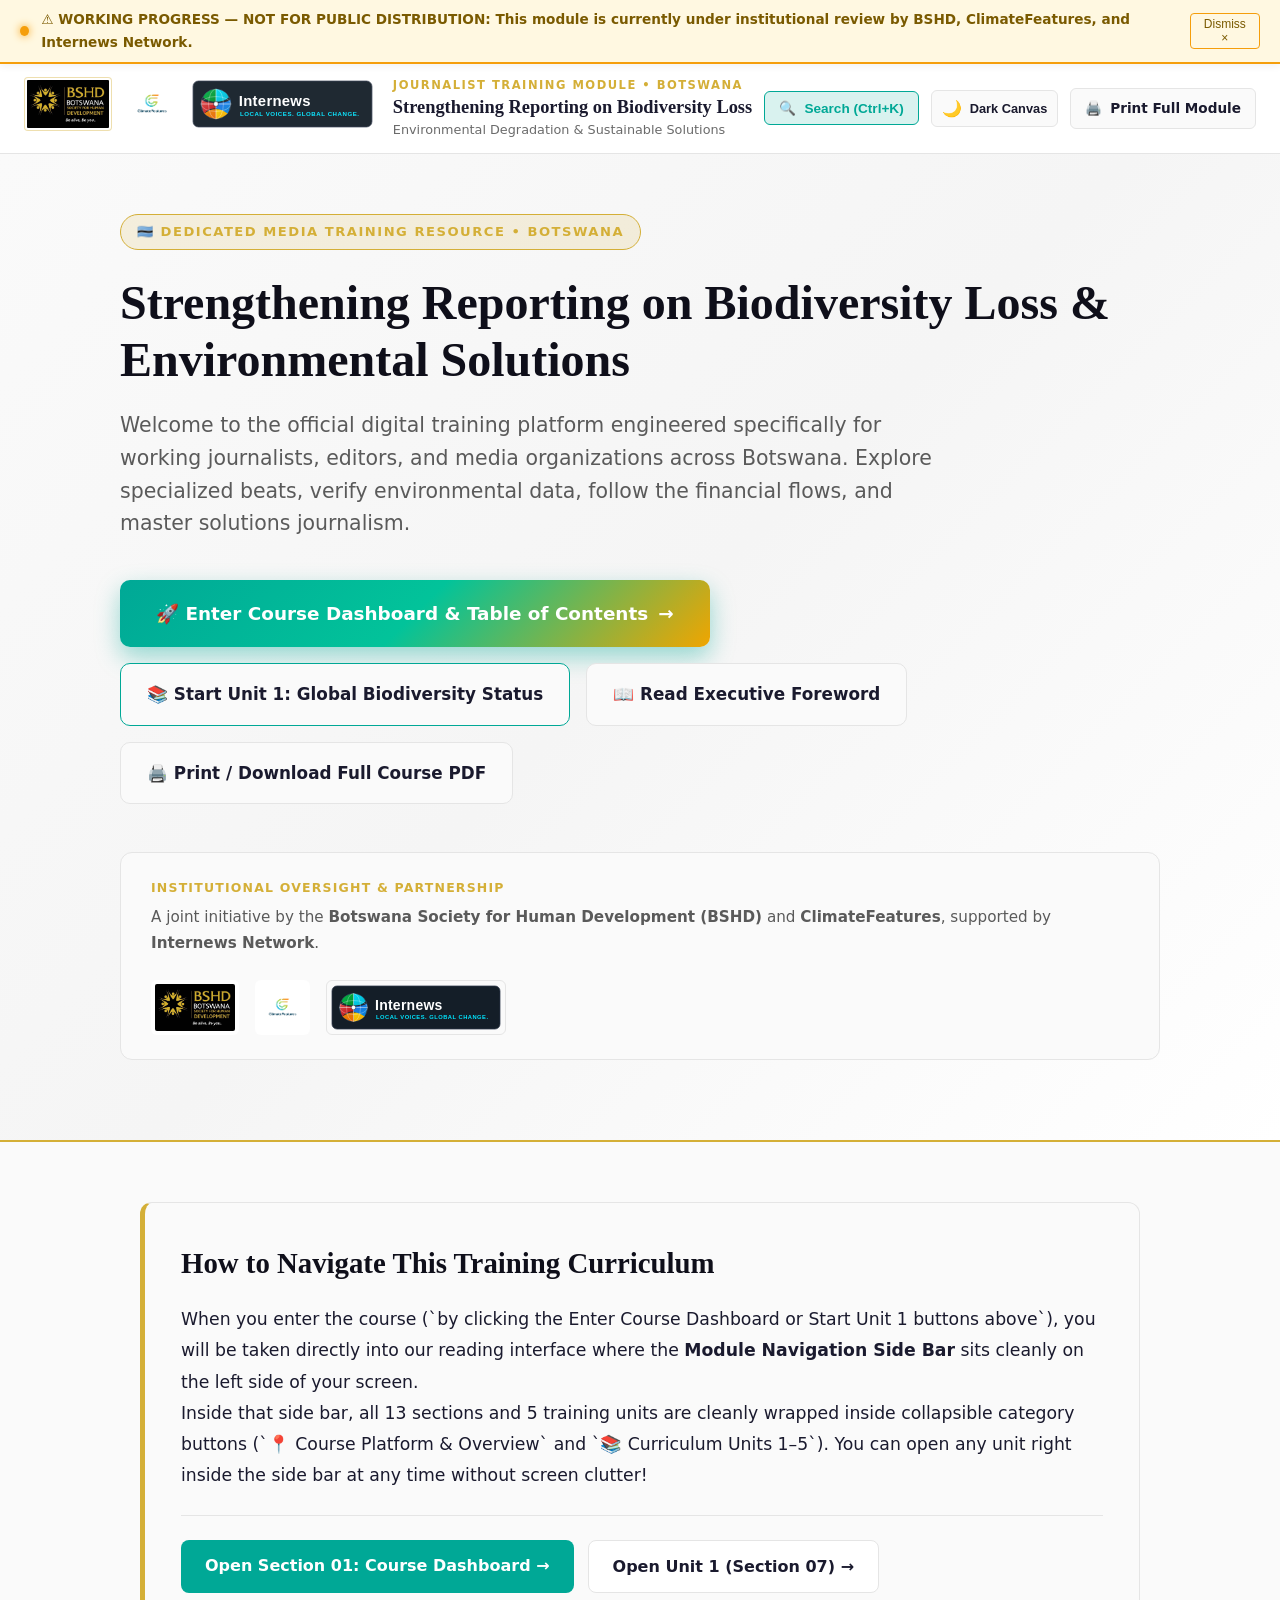
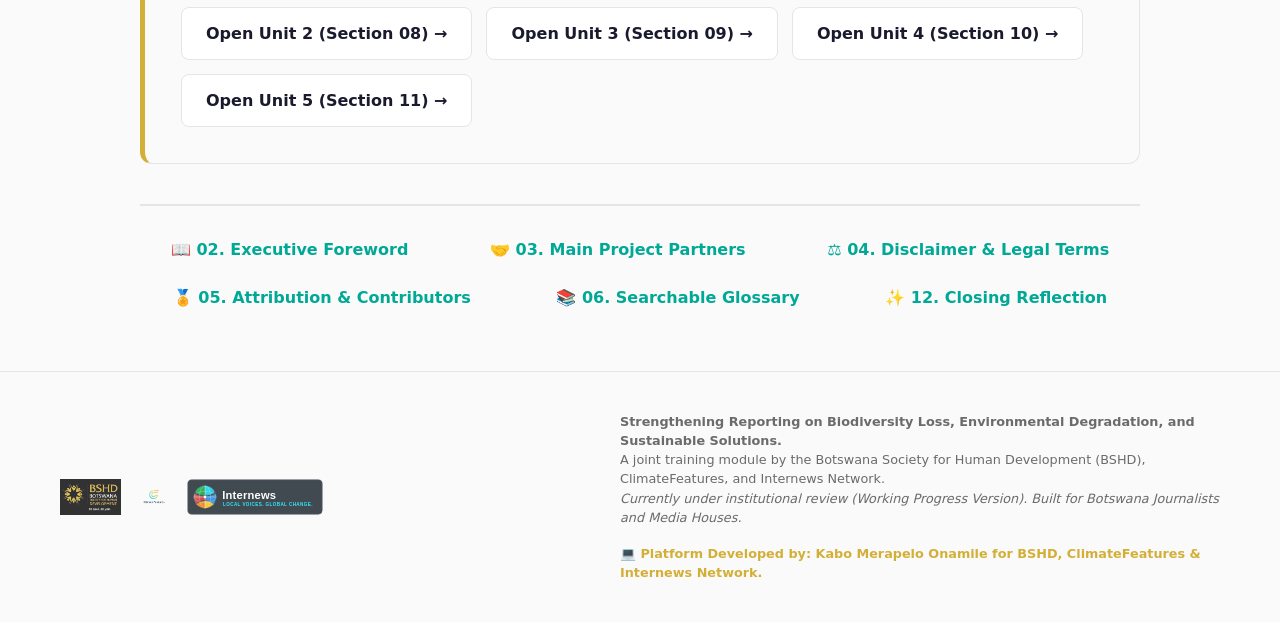
==== index.html @ ddf674bb "Fix JS syntax error breaking sidebar accordion and all interactivity" ====
<!DOCTYPE html>
<html lang="en">
<head>
  <meta charset="UTF-8">
  <meta name="viewport" content="width=device-width, initial-scale=1.0">
  <meta name="robots" content="noindex, nofollow">
  <title>Welcome Portal | BSHD x ClimateFeatures Journalist Training Module</title>
  <link rel="icon" type="image/svg+xml" href="./assets/images/favicon.svg">
  <link rel="stylesheet" href="./assets/css/style.css">
  <style>
    /* Dedicated Portal Landing Page Styling — Warm Light Theme */
    .portal-hero {
      background: linear-gradient(135deg, #FAFAFA 0%, #F5F5F5 50%, #FFFFFF 100%);
      color: var(--text-main);
      padding: 60px 20px 80px 20px;
      border-bottom: 2px solid var(--bshd-gold);
      position: relative;
      overflow: hidden;
    }
    .portal-hero-inner {
      max-width: 1040px;
      margin: 0 auto;
    }
    .portal-tag {
      display: inline-block;
      background: rgba(212, 175, 55, 0.15);
      border: 1px solid var(--bshd-gold);
      color: var(--bshd-gold);
      padding: 6px 16px;
      border-radius: 20px;
      font-size: 0.82rem;
      font-weight: 700;
      text-transform: uppercase;
      letter-spacing: 1.5px;
      margin-bottom: 24px;
    }
    .portal-title {
      font-family: var(--font-serif);
      font-size: 3rem;
      font-weight: 800;
      line-height: 1.2;
      color: var(--heading-color);
      margin-bottom: 20px;
    }
    .portal-subtitle {
      font-size: 1.28rem;
      color: var(--text-muted);
      line-height: 1.6;
      max-width: 820px;
      margin-bottom: 40px;
      font-weight: 400;
    }
    .portal-cta-bar {
      display: flex;
      flex-wrap: wrap;
      gap: 16px;
      align-items: center;
      margin-bottom: 48px;
    }
    .btn-portal-primary {
      background: var(--brand-gradient);
      color: #fff;
      padding: 18px 36px;
      border-radius: 10px;
      font-size: 1.15rem;
      font-weight: 700;
      text-decoration: none;
      box-shadow: 0 10px 25px rgba(0, 168, 150, 0.4);
      transition: all 0.25s;
      display: inline-flex;
      align-items: center;
      gap: 10px;
    }
    .btn-portal-primary:hover {
      transform: translateY(-3px);
      box-shadow: 0 14px 30px rgba(0, 168, 150, 0.6);
      color: #fff;
    }
    .btn-portal-secondary {
      background: var(--canvas-card);
      border: 1px solid var(--canvas-border);
      color: var(--text-main);
      padding: 16px 26px;
      border-radius: 10px;
      font-size: 1.05rem;
      font-weight: 600;
      text-decoration: none;
      transition: all 0.2s;
      display: inline-flex;
      align-items: center;
      gap: 8px;
    }
    .btn-portal-secondary:hover {
      background: var(--accent-light);
      border-color: var(--accent-color);
      color: var(--accent-color);
    }
    .portal-partner-bar {
      background: var(--canvas-card);
      border: 1px solid var(--canvas-border);
      border-radius: 12px;
      padding: 24px 30px;
      display: flex;
      flex-wrap: wrap;
      align-items: center;
      justify-content: space-between;
      gap: 24px;
    }
    .portal-partner-item {
      display: flex;
      align-items: center;
      gap: 14px;
    }
    .portal-partner-item img {
      height: 55px;
      width: auto;
      background: #fff;
      padding: 4px;
      border-radius: 6px;
    }
    .portal-section-canvas {
      max-width: 1040px;
      margin: 60px auto;
      padding: 0 20px;
    }
    @media (max-width: 768px) {
      .portal-title { font-size: 2.1rem; }
      .portal-subtitle { font-size: 1.05rem; }
      .btn-portal-primary, .btn-portal-secondary { width: 100%; justify-content: center; }
    }
  </style>
<style>
/* Essential inline fallback so layout and collapsible menus never break before style.css loads */
body { font-family: system-ui, -apple-system, sans-serif; background: #FAFAFA; color: #1A1A2E; margin: 0; padding: 0; }
.sidebar-menu-content { display: none; }
.sidebar-menu-group.open .sidebar-menu-content { display: block !important; }
.sub-nav-list { display: none; }
.nav-item.open .sub-nav-list, .nav-item.active-parent .sub-nav-list { display: block !important; }
#wp-banner { background: #FFF8E1; color: #7A5A00; padding: 8px 20px; border-bottom: 2px solid #F59E0B; display: flex; justify-content: space-between; align-items: center; }
</style>
</head>
<body data-page-id="portal">

<div id="wp-banner">
  <div class="banner-content">
    <span class="pulse-dot"></span>
    <span>⚠️ WORKING PROGRESS — NOT FOR PUBLIC DISTRIBUTION: This module is currently under institutional review by BSHD, ClimateFeatures, and Internews Network.</span>
  </div>
  <button id="dismiss-wp-banner" class="banner-close" title="Dismiss warning for this session">Dismiss ×</button>
</div>

<!-- Header -->
<header class="site-header">
  <div class="header-brand">
    <div class="header-logos">
      <a href="index.html" title="Botswana Society for Human Development">
        <img src="./assets/images/bshd-logo.jpg" alt="BSHD Logo" class="header-logo-bshd">
      </a>
      <a href="index.html" title="ClimateFeatures">
        <img src="./assets/images/cf-logo.png" alt="ClimateFeatures Logo" class="header-logo-cf">
      </a>
      <a href="partners.html#internews" title="Internews Network (Supporting Partner)">
        <img src="./assets/images/internews-logo.svg" alt="Internews Network Logo" class="header-logo-internews">
      </a>
    </div>
    <div class="header-title-box">
      <span class="module-tag">Journalist Training Module • Botswana</span>
      <h1 style="font-size: 1.15rem;">Strengthening Reporting on Biodiversity Loss</h1>
      <span class="header-subtitle">Environmental Degradation & Sustainable Solutions</span>
    </div>
  </div>
  
  <div class="header-actions">
    <button id="search-trigger-btn" class="btn-header btn-search" title="Search Module (Ctrl+K)">🔍 <span>Search (Ctrl+K)</span></button>
    <button id="theme-toggle-btn" class="btn-header btn-theme-toggle" title="Toggle Reading Canvas Theme">🌙 <span style="font-size:0.8rem">Dark Canvas</span></button>
    <a href="print-module.html" class="btn-header" title="Compile and print entire training module">🖨️ <span>Print Full Module</span></a>
  </div>
</header>

<!-- Portal Hero Section (No Sidebar on this Entrance Screen!) -->
<section class="portal-hero">
  <div class="portal-hero-inner">
    <span class="portal-tag">🇧🇼 Dedicated Media Training Resource • Botswana</span>
    <h1 class="portal-title">Strengthening Reporting on Biodiversity Loss & Environmental Solutions</h1>
    <p class="portal-subtitle">
      Welcome to the official digital training platform engineered specifically for working journalists, editors, and media organizations across Botswana. Explore specialized beats, verify environmental data, follow the financial flows, and master solutions journalism.
    </p>

    <!-- Prominent Action Buttons porting directly into the course units and side bar -->
    <div class="portal-cta-bar">
      <a href="overview.html" class="btn-portal-primary">
        <span>🚀 Enter Course Dashboard & Table of Contents</span>
        <span>→</span>
      </a>
      <a href="unit1.html" class="btn-portal-secondary" style="border-color: var(--cf-teal);">
        <span>📚 Start Unit 1: Global Biodiversity Status</span>
      </a>
      <a href="foreword.html" class="btn-portal-secondary">
        <span>📖 Read Executive Foreword</span>
      </a>
      <a href="print-module.html" class="btn-portal-secondary">
        <span>🖨️ Print / Download Full Course PDF</span>
      </a>
    </div>

    <!-- Institutional Partners Showcase Box right on Hero -->
    <div class="portal-partner-bar">
      <div>
        <div style="font-size: 0.78rem; text-transform: uppercase; letter-spacing: 1.2px; color: var(--bshd-gold); font-weight: 700; margin-bottom: 6px;">
          Institutional Oversight & Partnership
        </div>
        <div style="font-size: 0.95rem; color: var(--text-muted);">
          A joint initiative by the <strong>Botswana Society for Human Development (BSHD)</strong> and <strong>ClimateFeatures</strong>, supported by <strong>Internews Network</strong>.
        </div>
      </div>
      <div style="display: flex; flex-wrap: wrap; gap: 16px; align-items: center;">
        <div class="portal-partner-item">
          <img src="./assets/images/bshd-logo.jpg" alt="BSHD Logo">
        </div>
        <div class="portal-partner-item">
          <img src="./assets/images/cf-logo.png" alt="ClimateFeatures Logo">
        </div>
        <div class="portal-partner-item">
          <img src="./assets/images/internews-logo.svg" alt="Internews Network Logo" style="background: var(--canvas-card); border: 1px solid var(--canvas-border); padding: 4px;">
        </div>
      </div>
    </div>
  </div>
</section>

<!-- Main Portal Section Canvas (Clean Overview & Navigation Guide) -->
<main class="portal-section-canvas">
  <div style="background: var(--canvas-card); border: 1px solid var(--canvas-border); border-left: 5px solid var(--bshd-gold); border-radius: 12px; padding: 36px; margin-bottom: 40px;">
    <h2 style="font-family: var(--font-serif); font-size: 1.8rem; color: var(--heading-color); margin-top: 0; margin-bottom: 16px;">
      How to Navigate This Training Curriculum
    </h2>
    <p style="font-size: 1.08rem; color: var(--text-main); line-height: 1.8;">
      When you enter the course (`by clicking the Enter Course Dashboard or Start Unit 1 buttons above`), you will be taken directly into our reading interface where the <strong>Module Navigation Side Bar</strong> sits cleanly on the left side of your screen.
    </p>
    <p style="font-size: 1.08rem; color: var(--text-main); line-height: 1.8; margin-bottom: 24px;">
      Inside that side bar, all 13 sections and 5 training units are cleanly wrapped inside collapsible category buttons (`📍 Course Platform & Overview` and `📚 Curriculum Units 1–5`). You can open any unit right inside the side bar at any time without screen clutter!
    </p>

    <div style="display: flex; flex-wrap: wrap; gap: 14px; border-top: 1px solid var(--canvas-border); padding-top: 24px;">
      <a href="overview.html" style="background: var(--accent-color); color: #fff; padding: 12px 24px; border-radius: 8px; font-weight: 700; text-decoration: none;">
        Open Section 01: Course Dashboard →
      </a>
      <a href="unit1.html" style="background: var(--canvas-bg); border: 1px solid var(--canvas-border); color: var(--text-main); padding: 12px 24px; border-radius: 8px; font-weight: 600; text-decoration: none;">
        Open Unit 1 (Section 07) →
      </a>
      <a href="unit2.html" style="background: var(--canvas-bg); border: 1px solid var(--canvas-border); color: var(--text-main); padding: 12px 24px; border-radius: 8px; font-weight: 600; text-decoration: none;">
        Open Unit 2 (Section 08) →
      </a>
      <a href="unit3.html" style="background: var(--canvas-bg); border: 1px solid var(--canvas-border); color: var(--text-main); padding: 12px 24px; border-radius: 8px; font-weight: 600; text-decoration: none;">
        Open Unit 3 (Section 09) →
      </a>
      <a href="unit4.html" style="background: var(--canvas-bg); border: 1px solid var(--canvas-border); color: var(--text-main); padding: 12px 24px; border-radius: 8px; font-weight: 600; text-decoration: none;">
        Open Unit 4 (Section 10) →
      </a>
      <a href="unit5.html" style="background: var(--canvas-bg); border: 1px solid var(--canvas-border); color: var(--text-main); padding: 12px 24px; border-radius: 8px; font-weight: 600; text-decoration: none;">
        Open Unit 5 (Section 11) →
      </a>
    </div>
  </div>

  <!-- Additional Institutional & Utility Links Bar -->
  <div style="margin-top: 40px; padding-top: 30px; border-top: 2px solid var(--canvas-border); display: flex; flex-wrap: wrap; justify-content: space-around; gap: 20px; text-align: center;">
    <a href="foreword.html" style="color: var(--accent-color); font-weight: 600; text-decoration: none;">📖 02. Executive Foreword</a>
    <a href="partners.html" style="color: var(--accent-color); font-weight: 600; text-decoration: none;">🤝 03. Main Project Partners</a>
    <a href="disclaimer.html" style="color: var(--accent-color); font-weight: 600; text-decoration: none;">⚖️ 04. Disclaimer & Legal Terms</a>
    <a href="attribution.html" style="color: var(--accent-color); font-weight: 600; text-decoration: none;">🏅 05. Attribution & Contributors</a>
    <a href="glossary.html" style="color: var(--accent-color); font-weight: 600; text-decoration: none;">📚 06. Searchable Glossary</a>
    <a href="closing-reflection.html" style="color: var(--accent-color); font-weight: 600; text-decoration: none;">✨ 12. Closing Reflection</a>
  </div>
</main>

<!-- Search Modal Overlay -->
<div id="search-modal-overlay" class="search-modal-overlay">
  <div class="search-modal">
    <div class="search-modal-header">
      <span style="font-size: 1.3rem;">🔍</span>
      <input type="text" id="search-input" placeholder="Search topics, terms, institutions (e.g., Okavango, DWNP, Prof Kabou)..." autocomplete="off">
      <button id="btn-close-search" class="btn-close-modal" aria-label="Close Search">×</button>
    </div>
    <div id="search-results-list" class="search-results-list"></div>
  </div>
</div>

<footer class="site-footer">
  <div class="footer-content">
    <div class="footer-logos">
      <img src="./assets/images/bshd-logo.jpg" alt="BSHD Logo">
      <img src="./assets/images/cf-logo.png" alt="ClimateFeatures Logo">
      <img src="./assets/images/internews-logo.svg" alt="Internews Network Logo">
    </div>
    <div class="footer-disclaimer">
      <strong>Strengthening Reporting on Biodiversity Loss, Environmental Degradation, and Sustainable Solutions.</strong><br>
      A joint training module by the Botswana Society for Human Development (BSHD), ClimateFeatures, and Internews Network.<br>
      <em>Currently under institutional review (Working Progress Version). Built for Botswana Journalists and Media Houses.</em><br><span style="display:inline-block; margin-top:8px; padding-top:8px; border-top:1px solid rgba(255,255,255,0.15); color:#D4AF37; font-weight:600;">💻 Platform Developed by: Kabo Merapelo Onamile for BSHD, ClimateFeatures & Internews Network.</span>
    </div>
  </div>
</footer>

<script src="./assets/js/search-data.js"></script>
<script src="./assets/js/app.js"></script>
</body>
</html>
---- assets/css/style.css ----
/* ==========================================================================
   BSHD x ClimateFeatures x Internews Network
   Biodiversity & Environmental Reporting Module — Master Stylesheet
   Built for Botswana Journalists & Media Houses
   ========================================================================== */

:root {
  /* Brand Colors — From BSHD Gold & ClimateFeatures Teal/Green/Orange logos */
  --bshd-gold: #D4AF37;
  --bshd-gold-light: #F4E09A;
  --bshd-gold-dark: #A68521;
  --cf-teal: #00A896;
  --cf-green: #02C39A;
  --cf-orange: #F0A500;
  --cf-rust: #E65100;
  --cf-dark-blue: #0B1D3A;  /* From ClimateFeatures dark logo background */
  
  /* Gradient Accents */
  --brand-gradient: linear-gradient(135deg, var(--cf-teal) 0%, var(--cf-green) 50%, var(--cf-orange) 100%);
  --gold-gradient: linear-gradient(135deg, #D4AF37 0%, #F4E09A 50%, #A68521 100%);
  
  /* Theme Colors — Default: Warm Light/Welcoming (mostly white) */
  --shell-bg: #FAFAFA;
  --shell-sidebar: #FFFFFF;
  --shell-sidebar-hover: #F5F5F5;
  --shell-border: #E5E5E5;
  --shell-text: #1A1A2E;
  --shell-text-muted: #6B6B6B;
  
  --canvas-bg: #FFFFFF;
  --canvas-card: #FAFAFA;
  --canvas-border: #E5E5E5;
  --text-main: #1A1A2E;
  --text-muted: #5A5A5A;
  --heading-color: #0F0F1A;
  
  /* Interactive Accents */
  --accent-color: #00A896;
  --accent-hover: #028072;
  --accent-light: rgba(0, 168, 150, 0.1);
  --warning-bg: #FFF8E1;
  --warning-text: #7A5A00;
  --warning-border: #F59E0B;
  
  /* Typography */
  --font-serif: 'Merriweather', 'Georgia', 'Times New Roman', serif;
  --font-sans: 'Inter', system-ui, -apple-system, BlinkMacSystemFont, 'Segoe UI', Roboto, sans-serif;
  
  /* Layout Dimensions */
  --sidebar-width: 310px;
  --header-height: 86px;
  --banner-height: 44px;
}

/* Dark Theme Override — only when user toggles "Dark Canvas" in settings */
body.theme-dark {
  --shell-bg: #0E1114;
  --shell-sidebar: #161B20;
  --shell-sidebar-hover: #1F262D;
  --shell-border: #2A323D;
  --shell-text: #E2E8F0;
  --shell-text-muted: #A0AEC0;
  
  --canvas-bg: #13171C;
  --canvas-card: #1C2229;
  --canvas-border: #2D3748;
  --text-main: #E2E8F0;
  --text-muted: #A0AEC0;
  --heading-color: #F8FAFC;
  
  --warning-bg: #451A03;
  --warning-text: #FEF3C7;
  --warning-border: #F59E0B;
}

/* Sepia Theme Override */
body.theme-sepia {
  --shell-bg: #FDF6E3;
  --shell-sidebar: #FFFEF0;
  --shell-sidebar-hover: #F5ECD8;
  --shell-border: #E8DCC8;
  --shell-text: #2C221E;
  --shell-text-muted: #5C4B43;
  
  --canvas-bg: #FEFBF3;
  --canvas-card: #F5ECD8;
  --canvas-border: #E8DCC8;
  --text-main: #2C221E;
  --text-muted: #5C4B43;
  --heading-color: #1A1311;
}

/* ==========================================================================
   Reset & Base Styles
   ========================================================================== */
* {
  box-sizing: border-box;
  margin: 0;
  padding: 0;
}

html {
  scroll-behavior: smooth;
  font-size: 16px;
}

body {
  font-family: var(--font-sans);
  background-color: var(--shell-bg);
  color: var(--text-main);
  line-height: 1.7;
  overflow-x: hidden;
  display: flex;
  flex-direction: column;
  min-height: 100vh;
}

/* Custom Scrollbar */
::-webkit-scrollbar {
  width: 8px;
  height: 8px;
}
::-webkit-scrollbar-track {
  background: var(--shell-bg);
}
::-webkit-scrollbar-thumb {
  background: var(--shell-border);
  border-radius: 4px;
}
::-webkit-scrollbar-thumb:hover {
  background: var(--bshd-gold);
}

/* ==========================================================================
   Working Progress Banner (Critical Requirement)
   ========================================================================== */
#wp-banner {
  background: var(--warning-bg);
  border-bottom: 2px solid var(--warning-border);
  color: var(--warning-text);
  padding: 8px 20px;
  font-size: 0.85rem;
  font-weight: 600;
  display: flex;
  align-items: center;
  justify-content: space-between;
  z-index: 1000;
  position: sticky;
  top: 0;
  box-shadow: 0 2px 8px rgba(0,0,0,0.06);
}

#wp-banner .banner-content {
  display: flex;
  align-items: center;
  gap: 12px;
}

#wp-banner .pulse-dot {
  width: 10px;
  height: 10px;
  background-color: var(--warning-border);
  border-radius: 50%;
  display: inline-block;
  box-shadow: 0 0 8px var(--warning-border);
  animation: pulse-warn 1.5s infinite;
}

@keyframes pulse-warn {
  0% { transform: scale(0.95); opacity: 0.7; }
  50% { transform: scale(1.2); opacity: 1; box-shadow: 0 0 14px var(--warning-border); }
  100% { transform: scale(0.95); opacity: 0.7; }
}

#wp-banner .banner-close {
  background: transparent;
  border: 1px solid var(--warning-border);
  color: var(--warning-text);
  padding: 3px 10px;
  border-radius: 4px;
  font-size: 0.75rem;
  cursor: pointer;
  transition: all 0.2s;
}

#wp-banner .banner-close:hover {
  background: var(--warning-border);
  color: #fff;
}

/* ==========================================================================
   Top Header Area
   ========================================================================== */
.site-header {
  background-color: var(--shell-sidebar);
  border-bottom: 1px solid var(--shell-border);
  padding: 12px 24px;
  display: flex;
  align-items: center;
  justify-content: space-between;
  z-index: 900;
  position: relative;
}

.header-brand {
  display: flex;
  align-items: center;
  gap: 20px;
}

.header-logos {
  display: flex;
  align-items: center;
  gap: 15px;
}

.header-logo-bshd {
  height: 54px;
  width: auto;
  border-radius: 4px;
  border: 1px solid rgba(212, 175, 55, 0.4);
  background: #fff;
  padding: 2px;
}

.header-logo-cf {
  height: 50px;
  width: auto;
  border-radius: 4px;
}

.header-logo-internews {
  height: 48px;
  width: auto;
  border-radius: 4px;
  opacity: 0.95;
  transition: opacity 0.2s;
}
.header-logo-internews:hover {
  opacity: 1;
}

.header-title-box {
  display: flex;
  flex-direction: column;
}

.header-title-box .module-tag {
  font-size: 0.72rem;
  text-transform: uppercase;
  letter-spacing: 1.5px;
  color: var(--bshd-gold);
  font-weight: 700;
}

.header-title-box h1 {
  font-family: var(--font-serif);
  font-size: 1.15rem;
  color: var(--shell-text);
  font-weight: 700;
  line-height: 1.25;
}

.header-title-box .header-subtitle {
  font-size: 0.8rem;
  color: var(--shell-text-muted);
}

.header-actions {
  display: flex;
  align-items: center;
  gap: 12px;
}

/* Progress Pill in Header */
.header-progress-pill {
  background: var(--shell-bg);
  border: 1px solid var(--shell-border);
  padding: 6px 14px;
  border-radius: 20px;
  display: flex;
  align-items: center;
  gap: 10px;
  font-size: 0.82rem;
  color: var(--shell-text);
}

.progress-bar-inner {
  width: 70px;
  height: 6px;
  background: var(--shell-border);
  border-radius: 3px;
  overflow: hidden;
  position: relative;
}

.progress-bar-fill {
  height: 100%;
  background: var(--brand-gradient);
  width: 0%;
  transition: width 0.4s ease;
}

/* Action Buttons */
.btn-header {
  background: var(--shell-bg);
  border: 1px solid var(--shell-border);
  color: var(--shell-text);
  padding: 8px 14px;
  border-radius: 6px;
  font-size: 0.85rem;
  font-weight: 600;
  cursor: pointer;
  display: inline-flex;
  align-items: center;
  gap: 8px;
  transition: all 0.2s;
  text-decoration: none;
}

.btn-header:hover {
  background: var(--shell-sidebar-hover);
  border-color: var(--bshd-gold);
  color: var(--bshd-gold);
}

.btn-search {
  background: rgba(0, 168, 150, 0.15);
  border-color: var(--cf-teal);
  color: var(--cf-teal);
}
.btn-search:hover {
  background: var(--cf-teal);
  color: #fff;
}

.btn-theme-toggle {
  padding: 8px 10px;
  font-size: 1rem;
}

/* Mobile Toggle */
.mobile-nav-toggle {
  display: none;
  background: transparent;
  border: 1px solid var(--shell-border);
  color: var(--shell-text);
  font-size: 1.4rem;
  padding: 6px 12px;
  border-radius: 6px;
  cursor: pointer;
}

/* ==========================================================================
   Main Layout Grid (Sidebar + Content)
   ========================================================================== */
.module-container {
  display: flex;
  flex: 1;
  position: relative;
}

/* Sidebar Navigation */
.sidebar-nav {
  width: var(--sidebar-width);
  background: var(--shell-sidebar);
  border-right: 1px solid var(--shell-border);
  flex-shrink: 0;
  position: sticky;
  top: var(--banner-height);
  height: calc(100vh - var(--banner-height));
  overflow-y: auto;
  padding: 20px 15px 40px 15px;
}

.sidebar-header {
  margin-bottom: 16px;
  padding-bottom: 12px;
  border-bottom: 1px solid var(--shell-border);
  display: flex;
  justify-content: space-between;
  align-items: center;
}

.sidebar-header h2 {
  font-size: 0.8rem;
  text-transform: uppercase;
  letter-spacing: 1.2px;
  color: var(--bshd-gold);
}

.nav-list {
  list-style: none;
}

.nav-item {
  margin-bottom: 4px;
}

.nav-link {
  display: flex;
  align-items: center;
  justify-content: space-between;
  padding: 9px 12px;
  color: var(--shell-text-muted);
  text-decoration: none;
  font-size: 0.88rem;
  font-weight: 500;
  border-radius: 6px;
  transition: all 0.2s;
  position: relative;
}

.nav-link:hover {
  background: var(--shell-sidebar-hover);
  color: var(--shell-text);
}

.nav-link.active {
  background: var(--brand-gradient);
  color: #fff;
  font-weight: 600;
  box-shadow: 0 4px 12px rgba(0, 168, 150, 0.3);
}

.nav-link .nav-num {
  font-size: 0.75rem;
  background: var(--shell-border);
  padding: 2px 6px;
  border-radius: 4px;
  margin-right: 8px;
  color: var(--bshd-gold);
}
.nav-link.active .nav-num {
  background: rgba(0,0,0,0.2);
  color: #fff;
}

.nav-status-check {
  font-size: 0.85rem;
  color: var(--cf-green);
  opacity: 0;
  transition: opacity 0.2s;
}
.nav-item.completed .nav-status-check {
  opacity: 1;
}

/* Accordion Sub-navigation for Units 1-5 */
.sub-nav-list {
  list-style: none;
  padding-left: 20px;
  margin: 4px 0 8px 0;
  border-left: 2px solid var(--shell-border);
  display: none;
}

.nav-item.open .sub-nav-list,
.nav-item.active-parent .sub-nav-list {
  display: block;
}

.sub-nav-link {
  display: block;
  padding: 5px 10px;
  color: var(--shell-text-muted);
  text-decoration: none;
  font-size: 0.8rem;
  border-radius: 4px;
  transition: all 0.2s;
  line-height: 1.4;
}

.sub-nav-link:hover {
  color: var(--cf-green);
  background: var(--shell-sidebar-hover);
}

.sub-nav-link.active-sub {
  color: var(--bshd-gold);
  font-weight: 600;
}

.sub-toggle-btn {
  background: transparent;
  border: none;
  color: var(--shell-text-muted);
  cursor: pointer;
  padding: 2px 6px;
  font-size: 0.75rem;
  transition: transform 0.2s;
}
.nav-item.open .sub-toggle-btn {
  transform: rotate(90deg);
  color: var(--bshd-gold);
}

/* Sidebar Footer / Reset Progress */
.sidebar-footer-tools {
  margin-top: 24px;
  padding-top: 16px;
  border-top: 1px solid var(--shell-border);
}

.btn-reset-progress {
  width: 100%;
  background: transparent;
  border: 1px dashed var(--shell-border);
  color: var(--shell-text-muted);
  padding: 6px;
  font-size: 0.75rem;
  border-radius: 4px;
  cursor: pointer;
  transition: all 0.2s;
}
.btn-reset-progress:hover {
  border-color: var(--cf-rust);
  color: var(--cf-rust);
  background: rgba(230, 81, 0, 0.05);
}

/* ==========================================================================
   Main Content Canvas Area
   ========================================================================== */
.main-content {
  flex: 1;
  background-color: var(--canvas-bg);
  color: var(--text-main);
  padding: 40px 60px 80px 60px;
  overflow-y: auto;
  transition: background-color 0.3s, color 0.3s;
}

.article-header {
  border-bottom: 2px solid var(--canvas-border);
  padding-bottom: 24px;
  margin-bottom: 36px;
}

.article-breadcrumb {
  font-size: 0.82rem;
  text-transform: uppercase;
  letter-spacing: 1.2px;
  color: var(--accent-color);
  font-weight: 700;
  margin-bottom: 8px;
  display: block;
}

.article-title {
  font-family: var(--font-serif);
  font-size: 2.3rem;
  color: var(--heading-color);
  font-weight: 700;
  line-height: 1.25;
  margin-bottom: 14px;
}

.article-subtitle {
  font-size: 1.15rem;
  color: var(--text-muted);
  font-weight: 400;
  line-height: 1.6;
}

.article-meta-bar {
  display: flex;
  align-items: center;
  justify-content: space-between;
  margin-top: 18px;
  padding-top: 14px;
  border-top: 1px solid var(--canvas-border);
  font-size: 0.85rem;
  color: var(--text-muted);
  flex-wrap: wrap;
  gap: 12px;
}

.meta-item {
  display: flex;
  align-items: center;
  gap: 6px;
}

.meta-actions {
  display: flex;
  gap: 10px;
}

.btn-meta {
  background: var(--canvas-card);
  border: 1px solid var(--canvas-border);
  color: var(--text-main);
  padding: 5px 12px;
  border-radius: 6px;
  font-size: 0.8rem;
  font-weight: 600;
  cursor: pointer;
  transition: all 0.2s;
  display: inline-flex;
  align-items: center;
  gap: 6px;
  text-decoration: none;
}
.btn-meta:hover {
  border-color: var(--accent-color);
  color: var(--accent-color);
}

.btn-mark-read {
  background: var(--accent-light);
  border-color: var(--accent-color);
  color: var(--accent-color);
}
.btn-mark-read.completed {
  background: var(--cf-green);
  color: #fff;
  border-color: var(--cf-green);
}

/* Article Body Typography & Spacing */
.article-body {
  max-width: 860px;
  font-size: 1.06rem;
  line-height: 1.85;
}

.article-body h2 {
  font-family: var(--font-serif);
  font-size: 1.65rem;
  color: var(--heading-color);
  margin-top: 44px;
  margin-bottom: 18px;
  padding-bottom: 8px;
  border-bottom: 1px solid var(--canvas-border);
  position: relative;
}

.article-body h2::after {
  content: '';
  position: absolute;
  bottom: -1px;
  left: 0;
  width: 60px;
  height: 3px;
  background: var(--brand-gradient);
}

.article-body h3 {
  font-family: var(--font-serif);
  font-size: 1.32rem;
  color: var(--heading-color);
  margin-top: 32px;
  margin-bottom: 14px;
}

.article-body h4 {
  font-size: 1.1rem;
  color: var(--heading-color);
  margin-top: 24px;
  margin-bottom: 10px;
  font-weight: 700;
}

.article-body p {
  margin-bottom: 1.4em;
}

.article-body ul, .article-body ol {
  margin-bottom: 1.4em;
  padding-left: 24px;
}

.article-body li {
  margin-bottom: 0.6em;
}

.article-body blockquote {
  border-left: 4px solid var(--bshd-gold);
  background: var(--canvas-card);
  padding: 16px 24px;
  margin: 24px 0;
  font-style: italic;
  color: var(--heading-color);
  border-radius: 0 8px 8px 0;
}

/* ==========================================================================
   Pedagogical & Institutional UI Components
   ========================================================================== */

/* Learning Objectives / Summary Boxes */
.learning-box {
  background: linear-gradient(135deg, rgba(0, 168, 150, 0.08) 0%, rgba(2, 195, 154, 0.04) 100%);
  border: 1px solid rgba(0, 168, 150, 0.3);
  border-left: 5px solid var(--cf-teal);
  border-radius: 8px;
  padding: 24px;
  margin: 28px 0 36px 0;
}

.learning-box-title {
  font-family: var(--font-serif);
  font-weight: 700;
  color: var(--cf-teal);
  margin-bottom: 12px;
  font-size: 1.1rem;
  display: flex;
  align-items: center;
  gap: 8px;
}

.learning-box ul {
  margin-bottom: 0;
}

/* Key Takeaways / Note Boxes */
.takeaway-box {
  background: var(--canvas-card);
  border: 1px solid var(--canvas-border);
  border-left: 5px solid var(--bshd-gold);
  border-radius: 8px;
  padding: 22px;
  margin: 28px 0;
}

.takeaway-title {
  font-weight: 700;
  color: var(--bshd-gold-dark);
  margin-bottom: 10px;
  display: flex;
  align-items: center;
  gap: 8px;
}

/* Named External Contributor Badge (e.g. Prof Fadhel Kabou) */
.contributor-credit-card {
  background: var(--shell-bg);
  color: var(--shell-text);
  border: 1px solid var(--bshd-gold);
  border-radius: 8px;
  padding: 16px 20px;
  margin: 18px 0 28px 0;
  display: flex;
  align-items: center;
  justify-content: space-between;
  box-shadow: 0 4px 12px rgba(0,0,0,0.15);
}

.contributor-credit-info h4 {
  color: var(--bshd-gold);
  margin: 0 0 4px 0;
  font-size: 1.02rem;
}

.contributor-credit-info p {
  margin: 0;
  color: var(--shell-text-muted);
  font-size: 0.88rem;
}

.contributor-badge-pill {
  background: var(--bshd-gold);
  color: #000;
  font-weight: 700;
  font-size: 0.75rem;
  padding: 4px 10px;
  border-radius: 12px;
  text-transform: uppercase;
  letter-spacing: 0.5px;
}

/* Partner Profile Cards (For Partners & Home Page) */
.partner-grid {
  display: grid;
  grid-template-columns: repeat(auto-fit, minmax(260px, 1fr));
  gap: 24px;
  margin: 32px 0;
}

.partner-card {
  background: var(--canvas-card);
  border: 1px solid var(--canvas-border);
  border-radius: 12px;
  padding: 28px;
  display: flex;
  flex-direction: column;
  justify-content: space-between;
  transition: transform 0.2s, box-shadow 0.2s;
}

.partner-card:hover {
  transform: translateY(-4px);
  box-shadow: 0 10px 25px rgba(0,0,0,0.08);
  border-color: var(--accent-color);
}

.partner-card-header {
  min-height: 90px;
  display: flex;
  align-items: center;
  justify-content: center;
  margin-bottom: 20px;
  padding: 12px;
  background: #fff;
  border-radius: 8px;
  border: 1px solid #eee;
}

.partner-card-header img {
  max-height: 65px;
  max-width: 100%;
  object-fit: contain;
}

.partner-card h3 {
  font-size: 1.2rem;
  margin-bottom: 10px;
  color: var(--heading-color);
}

.partner-card p {
  font-size: 0.92rem;
  color: var(--text-muted);
  flex: 1;
  margin-bottom: 18px;
}

.partner-tag {
  font-size: 0.75rem;
  font-weight: 700;
  text-transform: uppercase;
  letter-spacing: 1px;
  color: var(--accent-color);
  margin-bottom: 8px;
  display: inline-block;
}

/* Table of Contents Cards (Home Page Entry Points) */
.toc-grid {
  display: grid;
  grid-template-columns: repeat(auto-fit, minmax(280px, 1fr));
  gap: 22px;
  margin: 36px 0;
}

.toc-card {
  background: var(--canvas-card);
  border: 1px solid var(--canvas-border);
  border-radius: 10px;
  padding: 24px;
  text-decoration: none;
  color: inherit;
  transition: all 0.25s;
  display: flex;
  flex-direction: column;
  position: relative;
  overflow: hidden;
}

.toc-card::before {
  content: '';
  position: absolute;
  top: 0;
  left: 0;
  width: 4px;
  height: 100%;
  background: var(--shell-border);
  transition: background 0.25s;
}

.toc-card:hover {
  transform: translateY(-3px);
  box-shadow: 0 8px 20px rgba(0,0,0,0.07);
  border-color: var(--accent-color);
}
.toc-card:hover::before {
  background: var(--brand-gradient);
}

.toc-num {
  font-size: 0.8rem;
  font-weight: 700;
  color: var(--accent-color);
  text-transform: uppercase;
  letter-spacing: 1px;
  margin-bottom: 6px;
}

.toc-card h3 {
  font-size: 1.15rem;
  margin-bottom: 10px;
  color: var(--heading-color);
}

.toc-card p {
  font-size: 0.9rem;
  color: var(--text-muted);
  margin-bottom: 16px;
  flex: 1;
}

.toc-link-text {
  font-size: 0.85rem;
  font-weight: 600;
  color: var(--accent-color);
  display: flex;
  align-items: center;
  gap: 6px;
}

/* ==========================================================================
   Glossary Specific Styles
   ========================================================================== */
.glossary-controls {
  background: var(--canvas-card);
  border: 1px solid var(--canvas-border);
  border-radius: 10px;
  padding: 20px;
  margin-bottom: 30px;
}

.glossary-search-input {
  width: 100%;
  padding: 12px 16px;
  border: 1px solid var(--canvas-border);
  border-radius: 6px;
  background: var(--canvas-bg);
  color: var(--text-main);
  font-size: 1rem;
  margin-bottom: 16px;
}

.glossary-alpha-tabs {
  display: flex;
  flex-wrap: wrap;
  gap: 6px;
}

.alpha-btn {
  padding: 6px 12px;
  border: 1px solid var(--canvas-border);
  background: var(--canvas-bg);
  color: var(--text-main);
  border-radius: 4px;
  font-weight: 600;
  font-size: 0.85rem;
  cursor: pointer;
  transition: all 0.2s;
}

.alpha-btn:hover, .alpha-btn.active {
  background: var(--accent-color);
  color: #fff;
  border-color: var(--accent-color);
}

.glossary-list {
  display: flex;
  flex-direction: column;
  gap: 20px;
}

.glossary-term-card {
  background: var(--canvas-card);
  border: 1px solid var(--canvas-border);
  border-radius: 8px;
  padding: 24px;
  transition: border-color 0.2s;
}

.glossary-term-card:hover {
  border-color: var(--bshd-gold);
}

.glossary-term-header {
  display: flex;
  align-items: center;
  justify-content: space-between;
  margin-bottom: 10px;
}

.glossary-term-card h3 {
  font-family: var(--font-serif);
  font-size: 1.3rem;
  color: var(--accent-color);
  margin: 0;
}

.glossary-tag {
  background: rgba(0, 168, 150, 0.1);
  color: var(--accent-color);
  padding: 3px 10px;
  border-radius: 12px;
  font-size: 0.75rem;
  font-weight: 600;
}

.glossary-term-card p {
  margin: 0;
  color: var(--text-main);
  line-height: 1.7;
}

/* ==========================================================================
   Story Clinic (Unit 5) Interactive Case Studies
   ========================================================================== */
.story-clinic-container {
  margin: 36px 0;
}

.clinic-card {
  background: var(--canvas-card);
  border: 1px solid var(--canvas-border);
  border-radius: 12px;
  overflow: hidden;
  margin-bottom: 32px;
  box-shadow: 0 4px 15px rgba(0,0,0,0.04);
}

.clinic-header {
  background: var(--shell-sidebar);
  color: var(--shell-text);
  padding: 18px 24px;
  display: flex;
  align-items: center;
  justify-content: space-between;
  flex-wrap: wrap;
  gap: 12px;
  border-bottom: 1px solid var(--shell-border);
}

.clinic-header h3 {
  font-size: 1.15rem;
  margin: 0;
  color: var(--shell-text);
  display: flex;
  align-items: center;
  gap: 10px;
}

.clinic-beat-tag {
  background: var(--bshd-gold);
  color: #000;
  padding: 2px 10px;
  border-radius: 12px;
  font-size: 0.75rem;
  font-weight: 700;
}

.clinic-tabs {
  display: flex;
  background: var(--shell-bg);
  padding: 4px;
  border-radius: 6px;
  border: 1px solid var(--shell-border);
}

.clinic-tab-btn {
  background: transparent;
  border: none;
  color: var(--shell-text-muted);
  padding: 6px 14px;
  border-radius: 4px;
  font-size: 0.82rem;
  font-weight: 600;
  cursor: pointer;
  transition: all 0.2s;
}

.clinic-tab-btn:hover {
  color: var(--shell-text);
}

.clinic-tab-btn.active {
  background: var(--brand-gradient);
  color: #fff;
}

.clinic-body {
  padding: 28px;
}

.clinic-panel {
  display: none;
}
.clinic-panel.active {
  display: block;
  animation: fadeIn 0.3s;
}

@keyframes fadeIn {
  from { opacity: 0; transform: translateY(4px); }
  to { opacity: 1; transform: translateY(0); }
}

.clinic-original-box {
  background: #FEF2F2;
  border-left: 4px solid #EF4444;
  padding: 16px 20px;
  border-radius: 0 6px 6px 0;
  margin-bottom: 20px;
  color: #7F1D1D;
}
body.theme-dark .clinic-original-box {
  background: rgba(239, 68, 68, 0.1);
  color: #FCA5A5;
}

.clinic-improved-box {
  background: #ECFDF5;
  border-left: 4px solid #10B981;
  padding: 16px 20px;
  border-radius: 0 6px 6px 0;
  margin-bottom: 20px;
  color: #064E3B;
}
body.theme-dark .clinic-improved-box {
  background: rgba(16, 185, 129, 0.1);
  color: #6EE7B7;
}

/* ==========================================================================
   Attribution Page Grouping
   ========================================================================== */
.attribution-group {
  margin-bottom: 36px;
}

.attribution-group h3 {
  font-family: var(--font-serif);
  font-size: 1.25rem;
  color: var(--bshd-gold-dark);
  border-bottom: 1px solid var(--canvas-border);
  padding-bottom: 8px;
  margin-bottom: 16px;
}

.contributor-list {
  display: grid;
  grid-template-columns: repeat(auto-fit, minmax(280px, 1fr));
  gap: 14px;
}

.contributor-item {
  background: var(--canvas-card);
  border: 1px solid var(--canvas-border);
  padding: 14px 18px;
  border-radius: 8px;
  display: flex;
  align-items: center;
  justify-content: space-between;
}

.contributor-name {
  font-weight: 600;
  color: var(--heading-color);
}

.contributor-role {
  font-size: 0.8rem;
  color: var(--text-muted);
  background: rgba(0,0,0,0.05);
  padding: 2px 8px;
  border-radius: 4px;
}
body.theme-dark .contributor-role {
  background: rgba(255,255,255,0.08);
}

/* ==========================================================================
   Search Modal / Drawer (Client-Side Search)
   ========================================================================== */
.search-modal-overlay {
  position: fixed;
  top: 0;
  left: 0;
  width: 100vw;
  height: 100vh;
  background: rgba(0, 0, 0, 0.5);
  backdrop-filter: blur(4px);
  z-index: 2000;
  display: flex;
  justify-content: center;
  align-items: flex-start;
  padding-top: 10vh;
  opacity: 0;
  pointer-events: none;
  transition: opacity 0.25s;
}

body.theme-dark .search-modal-overlay {
  background: rgba(14, 17, 20, 0.85);
}

.search-modal-overlay.active {
  opacity: 1;
  pointer-events: auto;
}

.search-modal {
  width: 90%;
  max-width: 680px;
  background: var(--canvas-bg);
  border: 1px solid var(--bshd-gold);
  border-radius: 12px;
  box-shadow: 0 20px 50px rgba(0,0,0,0.5);
  overflow: hidden;
  display: flex;
  flex-direction: column;
  max-height: 80vh;
}

.search-modal-header {
  padding: 18px 24px;
  border-bottom: 1px solid var(--canvas-border);
  display: flex;
  align-items: center;
  gap: 14px;
}

.search-modal-header input {
  flex: 1;
  border: none;
  background: transparent;
  font-size: 1.15rem;
  color: var(--text-main);
  outline: none;
}

.btn-close-modal {
  background: transparent;
  border: none;
  color: var(--text-muted);
  font-size: 1.5rem;
  cursor: pointer;
  padding: 0 8px;
}

.search-results-list {
  padding: 16px 24px;
  overflow-y: auto;
  max-height: 55vh;
  display: flex;
  flex-direction: column;
  gap: 12px;
}

.search-result-item {
  display: block;
  padding: 14px 18px;
  background: var(--canvas-card);
  border: 1px solid var(--canvas-border);
  border-radius: 8px;
  text-decoration: none;
  color: inherit;
  transition: all 0.2s;
}

.search-result-item:hover {
  border-color: var(--accent-color);
  background: var(--accent-light);
  transform: translateX(4px);
}

.result-title {
  font-weight: 700;
  color: var(--heading-color);
  margin-bottom: 4px;
  display: flex;
  justify-content: space-between;
}

.result-snippet {
  font-size: 0.88rem;
  color: var(--text-muted);
}

.search-no-results {
  text-align: center;
  padding: 40px;
  color: var(--text-muted);
}

/* ==========================================================================
   Page Pagination (Previous & Next Links)
   ========================================================================== */
.page-pagination {
  margin-top: 60px;
  padding-top: 30px;
  border-top: 2px solid var(--canvas-border);
  display: flex;
  justify-content: space-between;
  align-items: center;
  gap: 20px;
}

.pagination-link {
  display: flex;
  flex-direction: column;
  padding: 14px 22px;
  background: var(--canvas-card);
  border: 1px solid var(--canvas-border);
  border-radius: 8px;
  text-decoration: none;
  color: inherit;
  transition: all 0.2s;
  max-width: 45%;
}

.pagination-link:hover {
  border-color: var(--accent-color);
  background: var(--accent-light);
  transform: translateY(-2px);
}

.pagination-link.prev {
  align-items: flex-start;
}
.pagination-link.next {
  align-items: flex-end;
  margin-left: auto;
}

.pagination-label {
  font-size: 0.75rem;
  text-transform: uppercase;
  letter-spacing: 1px;
  color: var(--text-muted);
  margin-bottom: 4px;
}

.pagination-title {
  font-family: var(--font-serif);
  font-size: 1.05rem;
  font-weight: 700;
  color: var(--heading-color);
}

/* ==========================================================================
   Footer Section
   ========================================================================== */
.site-footer {
  background-color: var(--shell-bg);
  border-top: 1px solid var(--shell-border);
  color: var(--shell-text-muted);
  padding: 40px 60px;
  font-size: 0.85rem;
}

.footer-content {
  display: flex;
  justify-content: space-between;
  align-items: center;
  flex-wrap: wrap;
  gap: 20px;
  max-width: 1200px;
  margin: 0 auto;
}

.footer-logos {
  display: flex;
  align-items: center;
  gap: 15px;
}

.footer-logos img {
  height: 36px;
  width: auto;
  opacity: 0.8;
  transition: opacity 0.2s;
}
.footer-logos img:hover {
  opacity: 1;
}

.footer-disclaimer {
  max-width: 600px;
  font-size: 0.8rem;
  line-height: 1.5;
}

/* ==========================================================================
   Print & Download Media Query (Impeccable Print Output)
   ========================================================================== */
@media print {
  #wp-banner, .site-header, .sidebar-nav, .meta-actions, .page-pagination, .btn-meta, .search-modal-overlay, .mobile-nav-toggle {
    display: none !important;
  }
  
  body, html, .module-container, .main-content {
    background: #fff !important;
    color: #000 !important;
    width: 100% !important;
    margin: 0 !important;
    padding: 0 !important;
    overflow: visible !important;
  }
  
  .main-content {
    padding: 20px 40px !important;
  }
  
  .article-title {
    font-size: 26pt !important;
    color: #000 !important;
  }
  
  .article-body {
    max-width: 100% !important;
    font-size: 11pt !important;
    line-height: 1.6 !important;
  }
  
  h2, h3, h4 {
    color: #000 !important;
    page-break-after: avoid;
  }
  
  .learning-box, .takeaway-box, .contributor-credit-card, blockquote {
    border-color: #333 !important;
    background: #f9f9f9 !important;
    color: #000 !important;
    page-break-inside: avoid;
  }
}

/* ==========================================================================
   Responsive Breakpoints for Mobile & Tablet
   ========================================================================== */
@media (max-width: 1024px) {
  .sidebar-nav {
    position: fixed;
    left: -100%;
    top: 0;
    height: 100vh;
    z-index: 1500;
    transition: left 0.3s ease;
    width: 290px;
    box-shadow: 10px 0 30px rgba(0,0,0,0.1);
  }

  body.theme-dark .sidebar-nav {
    box-shadow: 10px 0 30px rgba(0,0,0,0.5);
  }
  
  .sidebar-nav.mobile-open {
    left: 0;
  }
  
  .mobile-nav-toggle {
    display: inline-flex;
    align-items: center;
    gap: 6px;
  }
  
  .main-content {
    padding: 24px 20px 60px 20px;
  }
  
  .header-title-box h1 {
    font-size: 1rem;
  }
  
  .header-subtitle {
    display: none;
  }
  
  .header-progress-pill .progress-bar-inner {
    width: 40px;
  }
}

@media (max-width: 640px) {
  .header-brand {
    gap: 10px;
  }
  .header-logo-bshd, .header-logo-cf {
    height: 38px;
  }
  .header-logo-internews {
    height: 32px;
  }
  .btn-header span {
    display: none;
  }
  .article-title {
    font-size: 1.7rem;
  }
  .page-pagination {
    flex-direction: column;
  }
  .pagination-link {
    max-width: 100%;
    width: 100%;
  }
}


/* ==========================================================================
   Left-Side Sidebar Group Menu Buttons & Settings Modal Suite
   ========================================================================== */

/* Left Sidebar Collapsible Menu Groups */
.sidebar-menu-group {
  margin-bottom: 10px;
}

.sidebar-menu-btn {
  display: flex;
  align-items: center;
  justify-content: space-between;
  width: 100%;
  padding: 12px 14px;
  background: var(--shell-bg);
  border: 1px solid var(--shell-border);
  border-radius: 8px;
  color: var(--shell-text);
  font-weight: 700;
  font-size: 0.9rem;
  cursor: pointer;
  transition: all 0.2s;
  text-align: left;
}

.sidebar-menu-btn:hover {
  border-color: var(--bshd-gold);
  background: var(--shell-sidebar-hover);
}

.sidebar-menu-group.open .sidebar-menu-btn {
  border-color: var(--cf-teal);
  background: var(--brand-gradient);
  color: #fff;
  box-shadow: 0 4px 12px rgba(0, 168, 150, 0.3);
}

.sidebar-menu-btn .menu-arrow {
  font-size: 0.8rem;
  color: var(--bshd-gold);
  transition: transform 0.25s ease;
}

.sidebar-menu-group.open .sidebar-menu-btn .menu-arrow {
  transform: rotate(180deg);
  color: #fff;
}

.sidebar-menu-content {
  display: none;
  padding: 8px 0 6px 6px;
}

.sidebar-menu-group.open .sidebar-menu-content {
  display: block;
  animation: slideDownMenu 0.25s ease-out;
}

@keyframes slideDownMenu {
  from { opacity: 0; transform: translateY(-6px); }
  to { opacity: 1; transform: translateY(0); }
}

/* Settings Modal UI Controls */
body.theme-sepia {
  --canvas-bg: #F4ECD8;
  --canvas-card: #E8DECA;
  --canvas-border: #D2C6AF;
  --text-main: #2C221E;
  --text-muted: #5C4B43;
  --heading-color: #1A1311;
}

body.font-scale-sm .article-body { font-size: 0.95rem !important; line-height: 1.7 !important; }
body.font-scale-md .article-body { font-size: 1.06rem !important; line-height: 1.85 !important; }
body.font-scale-lg .article-body { font-size: 1.22rem !important; line-height: 1.95 !important; }
body.font-scale-xl .article-body { font-size: 1.38rem !important; line-height: 2.05 !important; }

body.font-sans-mode .article-title,
body.font-sans-mode .article-body h2,
body.font-sans-mode .article-body h3,
body.font-sans-mode .learning-box-title {
  font-family: var(--font-sans) !important;
}

body.font-dyslexic-mode .article-body {
  letter-spacing: 0.05em !important;
  word-spacing: 0.1em !important;
  line-height: 2.1 !important;
}

body.data-saver-mode * {
  animation: none !important;
  transition: none !important;
  box-shadow: none !important;
}

.settings-modal-overlay {
  position: fixed;
  top: 0;
  left: 0;
  width: 100vw;
  height: 100vh;
  background: rgba(0, 0, 0, 0.5);
  backdrop-filter: blur(5px);
  z-index: 2500;
  display: flex;
  justify-content: center;
  align-items: center;
  padding: 20px;
  opacity: 0;
  pointer-events: none;
  transition: opacity 0.25s;
}

body.theme-dark .settings-modal-overlay {
  background: rgba(14, 17, 20, 0.85);
}

.settings-modal-overlay.active {
  opacity: 1;
  pointer-events: auto;
}

.settings-modal {
  width: 100%;
  max-width: 620px;
  background: var(--canvas-bg);
  border: 2px solid var(--bshd-gold);
  border-radius: 14px;
  box-shadow: 0 25px 60px rgba(0,0,0,0.15);
  max-height: 88vh;
  display: flex;
  flex-direction: column;
  overflow: hidden;
  color: var(--text-main);
}

.settings-modal-header {
  padding: 20px 24px;
  background: var(--shell-sidebar);
  color: var(--shell-text);
  border-bottom: 1px solid var(--bshd-gold);
  display: flex;
  align-items: center;
  justify-content: space-between;
}

.settings-modal-header h3 {
  margin: 0;
  font-size: 1.15rem;
  color: var(--bshd-gold);
  display: flex;
  align-items: center;
  gap: 10px;
}

.settings-modal-body {
  padding: 24px;
  overflow-y: auto;
  display: flex;
  flex-direction: column;
  gap: 24px;
}

.settings-group {
  border-bottom: 1px solid var(--canvas-border);
  padding-bottom: 20px;
}
.settings-group:last-child {
  border-bottom: none;
  padding-bottom: 0;
}

.settings-group-title {
  font-size: 0.85rem;
  font-weight: 700;
  text-transform: uppercase;
  letter-spacing: 1.2px;
  color: var(--accent-color);
  margin-bottom: 12px;
  display: block;
}

.settings-options-grid {
  display: flex;
  flex-wrap: wrap;
  gap: 10px;
}

.settings-btn {
  padding: 8px 14px;
  background: var(--canvas-card);
  border: 1px solid var(--canvas-border);
  color: var(--text-main);
  border-radius: 6px;
  font-size: 0.88rem;
  font-weight: 600;
  cursor: pointer;
  transition: all 0.2s;
  display: inline-flex;
  align-items: center;
  gap: 6px;
}

.settings-btn:hover {
  border-color: var(--accent-color);
}

.settings-btn.active {
  background: var(--accent-color);
  color: #fff;
  border-color: var(--accent-color);
  box-shadow: 0 4px 10px rgba(0, 168, 150, 0.25);
}

.settings-row-toggle {
  display: flex;
  align-items: center;
  justify-content: space-between;
  padding: 8px 0;
}

.settings-toggle-label {
  font-weight: 600;
  font-size: 0.95rem;
  color: var(--heading-color);
}

.settings-toggle-sub {
  font-size: 0.82rem;
  color: var(--text-muted);
}
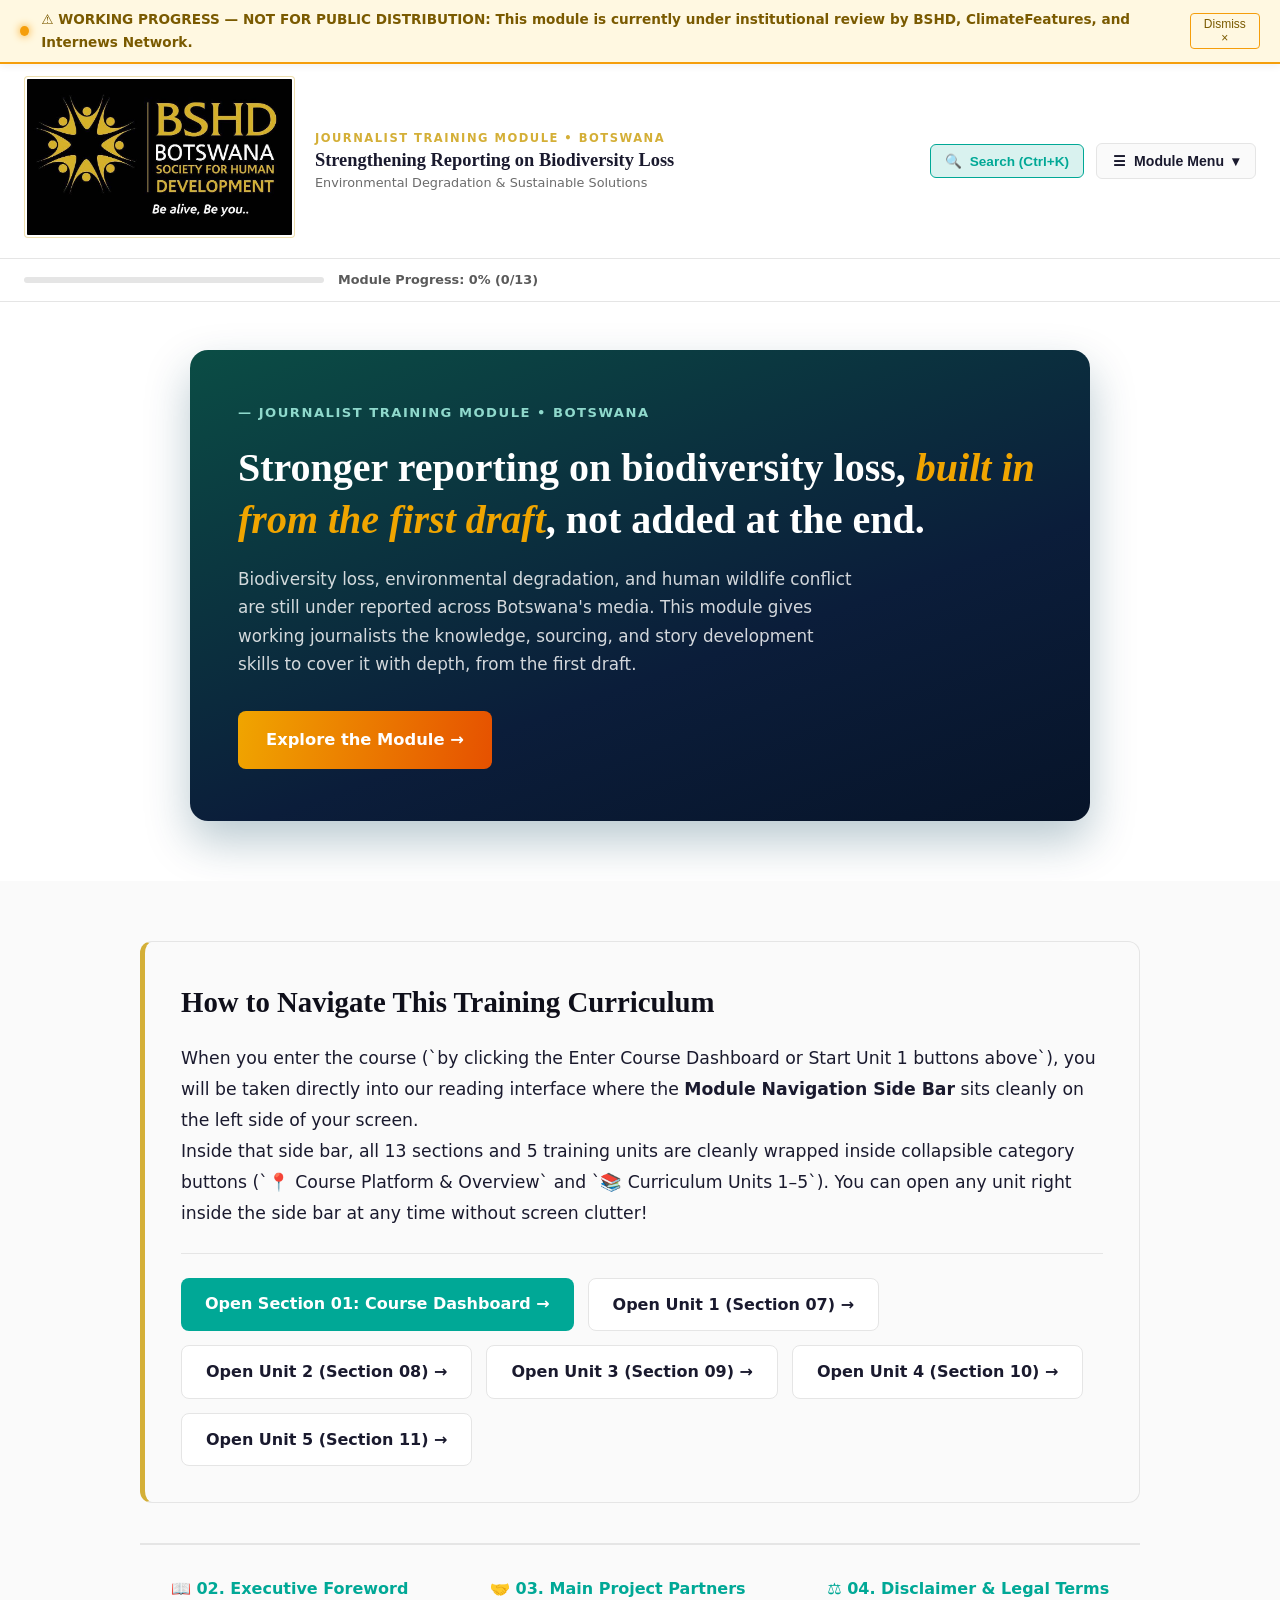
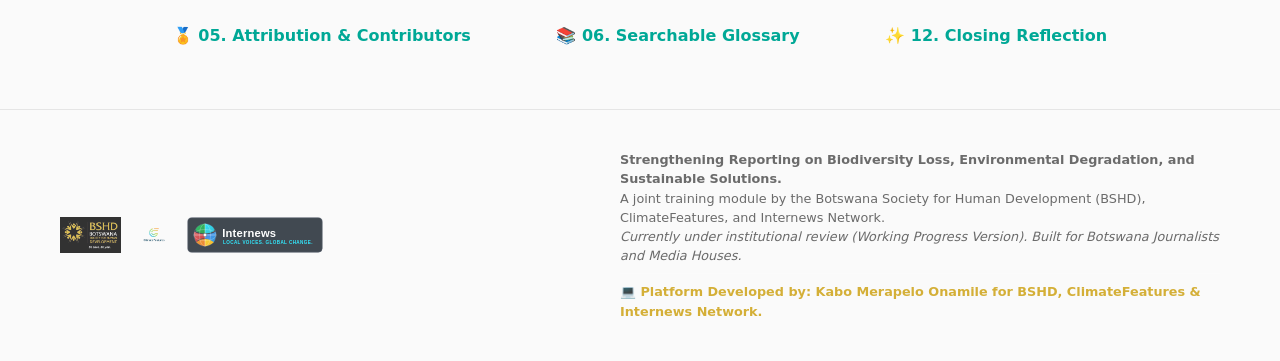
==== commit 006269b8: "Full site redesign: remove sidebar, add global nav dropdown with nested units and settings, 3x BSHD " ====
--- a/index.html
+++ b/index.html
@@ -127,15 +127,79 @@
       .portal-title { font-size: 2.1rem; }
       .portal-subtitle { font-size: 1.05rem; }
       .btn-portal-primary, .btn-portal-secondary { width: 100%; justify-content: center; }
+      .portal-hero-card { padding: 34px 24px; border-radius: 14px; }
+      .portal-hero-title { font-size: 1.7rem; }
+      .btn-hero-cta { width: 100%; justify-content: center; }
+    }
+
+    /* ---- CE4CSID-style hero card ---- */
+    .portal-hero {
+      background: var(--canvas-bg);
+      padding: 48px 20px 60px 20px;
+      border-bottom: none;
+    }
+    .portal-hero-card {
+      max-width: 900px;
+      margin: 0 auto;
+      background: linear-gradient(160deg, #0B4D45 0%, var(--cf-dark-blue) 62%, #071429 100%);
+      border-radius: 18px;
+      padding: 52px 48px;
+      box-shadow: 0 20px 45px rgba(1, 61, 87, 0.28);
+    }
+    .portal-hero-label {
+      display: block;
+      color: #8FD9CC;
+      font-size: 0.82rem;
+      font-weight: 700;
+      text-transform: uppercase;
+      letter-spacing: 1.5px;
+      margin-bottom: 18px;
+    }
+    .portal-hero-title {
+      font-family: var(--font-serif);
+      font-size: 2.5rem;
+      line-height: 1.28;
+      font-weight: 800;
+      color: #fff;
+      margin: 0 0 20px 0;
+    }
+    .portal-hero-title em {
+      color: var(--cf-orange);
+      font-style: italic;
+    }
+    .portal-hero-text {
+      color: rgba(255,255,255,0.82);
+      font-size: 1.05rem;
+      line-height: 1.7;
+      max-width: 620px;
+      margin: 0 0 32px 0;
+    }
+    .btn-hero-cta {
+      display: inline-flex;
+      align-items: center;
+      gap: 10px;
+      background: linear-gradient(100deg, var(--cf-orange) 0%, var(--cf-rust) 100%);
+      color: #fff;
+      font-weight: 700;
+      font-size: 1.02rem;
+      padding: 15px 28px;
+      border-radius: 8px;
+      text-decoration: none;
+      transition: transform 0.2s ease;
+    }
+    .btn-hero-cta:hover {
+      transform: translateY(-2px);
+      color: #fff;
+      text-decoration: none;
     }
   </style>
 <style>
 /* Essential inline fallback so layout and collapsible menus never break before style.css loads */
 body { font-family: system-ui, -apple-system, sans-serif; background: #FAFAFA; color: #1A1A2E; margin: 0; padding: 0; }
-.sidebar-menu-content { display: none; }
-.sidebar-menu-group.open .sidebar-menu-content { display: block !important; }
-.sub-nav-list { display: none; }
-.nav-item.open .sub-nav-list, .nav-item.active-parent .sub-nav-list { display: block !important; }
+.gnav-panel { display: none; }
+.gnav-menu.open .gnav-panel { display: block !important; }
+.gnav-sub-list { display: none; }
+.gnav-parent.open .gnav-sub-list { display: block !important; }
 #wp-banner { background: #FFF8E1; color: #7A5A00; padding: 8px 20px; border-bottom: 2px solid #F59E0B; display: flex; justify-content: space-between; align-items: center; }
 </style>
 </head>
@@ -156,75 +220,122 @@
       <a href="index.html" title="Botswana Society for Human Development">
         <img src="./assets/images/bshd-logo.jpg" alt="BSHD Logo" class="header-logo-bshd">
       </a>
-      <a href="index.html" title="ClimateFeatures">
-        <img src="./assets/images/cf-logo.png" alt="ClimateFeatures Logo" class="header-logo-cf">
-      </a>
-      <a href="partners.html#internews" title="Internews Network (Supporting Partner)">
-        <img src="./assets/images/internews-logo.svg" alt="Internews Network Logo" class="header-logo-internews">
-      </a>
     </div>
     <div class="header-title-box">
       <span class="module-tag">Journalist Training Module • Botswana</span>
-      <h1 style="font-size: 1.15rem;">Strengthening Reporting on Biodiversity Loss</h1>
+      <h1>Strengthening Reporting on Biodiversity Loss</h1>
       <span class="header-subtitle">Environmental Degradation & Sustainable Solutions</span>
     </div>
   </div>
-  
+
   <div class="header-actions">
-    <button id="search-trigger-btn" class="btn-header btn-search" title="Search Module (Ctrl+K)">🔍 <span>Search (Ctrl+K)</span></button>
-    <button id="theme-toggle-btn" class="btn-header btn-theme-toggle" title="Toggle Reading Canvas Theme">🌙 <span style="font-size:0.8rem">Dark Canvas</span></button>
-    <a href="print-module.html" class="btn-header" title="Compile and print entire training module">🖨️ <span>Print Full Module</span></a>
+    <button id="search-trigger-btn" class="btn-header btn-search">
+      🔍 <span>Search (Ctrl+K)</span>
+    </button>
+
+    <div class="gnav-menu" id="gnav-menu">
+      <button class="gnav-trigger" id="gnav-trigger" aria-haspopup="true" aria-expanded="false">
+        ☰ <span>Module Menu</span> ▾
+      </button>
+      <div class="gnav-panel">
+        <a href="index.html" class="gnav-link">🏠 Home</a>
+
+        <span class="gnav-group-label">Course Platform & Overview</span>
+        <a href="overview.html" class="gnav-link">Course Dashboard</a>
+        <a href="foreword.html" class="gnav-link">Foreword</a>
+        <a href="partners.html" class="gnav-link">Main Project Partners</a>
+        <a href="disclaimer.html" class="gnav-link">Disclaimer</a>
+        <a href="attribution.html" class="gnav-link">Attribution</a>
+        <a href="glossary.html" class="gnav-link">Glossary of Terms</a>
+
+        <hr>
+        <span class="gnav-group-label">Curriculum Units 1–5</span>
+
+        <div class="gnav-parent">
+          <div class="gnav-parent-row">
+            <a href="unit1.html" class="gnav-link">Unit 1: Global Biodiversity</a>
+            <button class="gnav-parent-toggle" aria-label="Toggle Unit 1 subsections">▾</button>
+          </div>
+          <div class="gnav-sub-list">
+            <a href="unit1.html#1-1" class="gnav-sub-link">1.1 Global Biodiversity Status</a>
+            <a href="unit1.html#1-2" class="gnav-sub-link">1.2 Agreements & Frameworks</a>
+          </div>
+        </div>
+
+        <div class="gnav-parent">
+          <div class="gnav-parent-row">
+            <a href="unit2.html" class="gnav-link">Unit 2: Botswana Issues</a>
+            <button class="gnav-parent-toggle" aria-label="Toggle Unit 2 subsections">▾</button>
+          </div>
+          <div class="gnav-sub-list">
+            <a href="unit2.html#2-1" class="gnav-sub-link">2.1 Key Biodiversity Areas & Risks</a>
+            <a href="unit2.html#2-2" class="gnav-sub-link">2.2 Domestication of Instruments</a>
+            <a href="unit2.html#2-3" class="gnav-sub-link">2.3 BUAN Ecosystem Assessment</a>
+            <a href="unit2.html#2-4" class="gnav-sub-link">2.4 Dept. Wildlife & National Parks</a>
+            <a href="unit2.html#2-5" class="gnav-sub-link">2.5 Dept. Forestry & Range Resources</a>
+          </div>
+        </div>
+
+        <a href="unit3.html" class="gnav-link">Unit 3: Climate & SD Nexus</a>
+
+        <div class="gnav-parent">
+          <div class="gnav-parent-row">
+            <a href="unit4.html" class="gnav-link">Unit 4: Reporting Practice</a>
+            <button class="gnav-parent-toggle" aria-label="Toggle Unit 4 subsections">▾</button>
+          </div>
+          <div class="gnav-sub-list">
+            <a href="unit4.html#4-1" class="gnav-sub-link">4.1 Tips for Finding Story Ideas</a>
+            <a href="unit4.html#4-2" class="gnav-sub-link">4.2 Evidence-Driven Reporting</a>
+            <a href="unit4.html#4-3" class="gnav-sub-link">4.3 Rights-Based Lens</a>
+            <a href="unit4.html#4-4" class="gnav-sub-link">4.4 Finance & Business Approach</a>
+            <a href="unit4.html#4-5" class="gnav-sub-link">4.5 Follow the Money (Investigative)</a>
+            <a href="unit4.html#4-6" class="gnav-sub-link">4.6 Solutions Journalism Framework</a>
+            <a href="unit4.html#4-7" class="gnav-sub-link">4.7 Resource-Driven Economy (Prof Kabou)</a>
+            <a href="unit4.html#4-8" class="gnav-sub-link">4.8 Journalism Ethics</a>
+            <a href="unit4.html#4-9" class="gnav-sub-link">4.9 AI in Biodiversity Reporting</a>
+          </div>
+        </div>
+
+        <a href="unit5.html" class="gnav-link">Unit 5: The Story Clinic</a>
+
+        <hr>
+        <a href="closing-reflection.html" class="gnav-link">Closing Reflection</a>
+        <a href="project-partners.html" class="gnav-link">Closing Partners & Credits</a>
+
+        <hr>
+        <div class="gnav-parent">
+          <div class="gnav-parent-row">
+            <span class="gnav-link gnav-static">⚙️ Settings</span>
+            <button class="gnav-parent-toggle" aria-label="Toggle Settings">▾</button>
+          </div>
+          <div class="gnav-sub-list">
+            <button id="theme-toggle-btn" class="gnav-sub-link gnav-sub-btn" title="Toggle Reading Canvas Theme">🌙 <span style="font-size:0.85rem">Dark Canvas</span></button>
+            <a href="print-module.html" class="gnav-sub-link">🖨️ Print Full Module</a>
+            <button id="reset-progress-btn" class="gnav-sub-link gnav-sub-btn" title="Clear locally stored progress checks">↻ Reset Progress</button>
+            <button class="gnav-sub-link gnav-sub-btn settings-trigger-btn" title="Open Module Settings & UI Control">⚙️ More Preferences…</button>
+          </div>
+        </div>
+      </div>
+    </div>
   </div>
 </header>
+
+<div class="reading-progress-bar" title="Module Reading Progress Tracker">
+  <div class="reading-progress-track">
+    <div id="header-progress-fill" class="reading-progress-fill"></div>
+  </div>
+  <span id="header-progress-text" class="reading-progress-text">Module Progress: 0%</span>
+</div>
 
 <!-- Portal Hero Section (No Sidebar on this Entrance Screen!) -->
 <section class="portal-hero">
-  <div class="portal-hero-inner">
-    <span class="portal-tag">🇧🇼 Dedicated Media Training Resource • Botswana</span>
-    <h1 class="portal-title">Strengthening Reporting on Biodiversity Loss & Environmental Solutions</h1>
-    <p class="portal-subtitle">
-      Welcome to the official digital training platform engineered specifically for working journalists, editors, and media organizations across Botswana. Explore specialized beats, verify environmental data, follow the financial flows, and master solutions journalism.
+  <div class="portal-hero-card">
+    <span class="portal-hero-label">— Journalist Training Module • Botswana</span>
+    <h1 class="portal-hero-title">Stronger reporting on biodiversity loss, <em>built in from the first draft</em>, not added at the end.</h1>
+    <p class="portal-hero-text">
+      Biodiversity loss, environmental degradation, and human wildlife conflict are still under reported across Botswana's media. This module gives working journalists the knowledge, sourcing, and story development skills to cover it with depth, from the first draft.
     </p>
-
-    <!-- Prominent Action Buttons porting directly into the course units and side bar -->
-    <div class="portal-cta-bar">
-      <a href="overview.html" class="btn-portal-primary">
-        <span>🚀 Enter Course Dashboard & Table of Contents</span>
-        <span>→</span>
-      </a>
-      <a href="unit1.html" class="btn-portal-secondary" style="border-color: var(--cf-teal);">
-        <span>📚 Start Unit 1: Global Biodiversity Status</span>
-      </a>
-      <a href="foreword.html" class="btn-portal-secondary">
-        <span>📖 Read Executive Foreword</span>
-      </a>
-      <a href="print-module.html" class="btn-portal-secondary">
-        <span>🖨️ Print / Download Full Course PDF</span>
-      </a>
-    </div>
-
-    <!-- Institutional Partners Showcase Box right on Hero -->
-    <div class="portal-partner-bar">
-      <div>
-        <div style="font-size: 0.78rem; text-transform: uppercase; letter-spacing: 1.2px; color: var(--bshd-gold); font-weight: 700; margin-bottom: 6px;">
-          Institutional Oversight & Partnership
-        </div>
-        <div style="font-size: 0.95rem; color: var(--text-muted);">
-          A joint initiative by the <strong>Botswana Society for Human Development (BSHD)</strong> and <strong>ClimateFeatures</strong>, supported by <strong>Internews Network</strong>.
-        </div>
-      </div>
-      <div style="display: flex; flex-wrap: wrap; gap: 16px; align-items: center;">
-        <div class="portal-partner-item">
-          <img src="./assets/images/bshd-logo.jpg" alt="BSHD Logo">
-        </div>
-        <div class="portal-partner-item">
-          <img src="./assets/images/cf-logo.png" alt="ClimateFeatures Logo">
-        </div>
-        <div class="portal-partner-item">
-          <img src="./assets/images/internews-logo.svg" alt="Internews Network Logo" style="background: var(--canvas-card); border: 1px solid var(--canvas-border); padding: 4px;">
-        </div>
-      </div>
-    </div>
+    <a href="overview.html" class="btn-hero-cta">Explore the Module →</a>
   </div>
 </section>
 
--- a/assets/css/style.css
+++ b/assets/css/style.css
@@ -215,7 +215,7 @@
 }
 
 .header-logo-bshd {
-  height: 54px;
+  height: 162px;
   width: auto;
   border-radius: 4px;
   border: 1px solid rgba(212, 175, 55, 0.4);
@@ -352,15 +352,14 @@
 }
 
 /* ==========================================================================
-   Main Layout Grid (Sidebar + Content)
+   Main Layout (Sidebar retired site-wide; single centered reading column)
    ========================================================================== */
 .module-container {
-  display: flex;
-  flex: 1;
+  display: block;
   position: relative;
 }
 
-/* Sidebar Navigation */
+/* Sidebar Navigation (legacy rules kept harmlessly for reference; no .sidebar-nav element exists anymore) */
 .sidebar-nav {
   width: var(--sidebar-width);
   background: var(--shell-sidebar);
@@ -523,11 +522,11 @@
    Main Content Canvas Area
    ========================================================================== */
 .main-content {
-  flex: 1;
+  max-width: 860px;
+  margin: 0 auto;
   background-color: var(--canvas-bg);
   color: var(--text-main);
-  padding: 40px 60px 80px 60px;
-  overflow-y: auto;
+  padding: 40px 32px 80px 32px;
   transition: background-color 0.3s, color 0.3s;
 }
 
@@ -1384,7 +1383,7 @@
    Print & Download Media Query (Impeccable Print Output)
    ========================================================================== */
 @media print {
-  #wp-banner, .site-header, .sidebar-nav, .meta-actions, .page-pagination, .btn-meta, .search-modal-overlay, .mobile-nav-toggle {
+  #wp-banner, .site-header, .reading-progress-bar, .sidebar-nav, .meta-actions, .page-pagination, .btn-meta, .search-modal-overlay, .mobile-nav-toggle {
     display: none !important;
   }
   
@@ -1475,8 +1474,8 @@
   .header-brand {
     gap: 10px;
   }
-  .header-logo-bshd, .header-logo-cf {
-    height: 38px;
+  .header-logo-bshd {
+    height: 114px;
   }
   .header-logo-internews {
     height: 32px;
@@ -1731,3 +1730,185 @@
   font-size: 0.82rem;
   color: var(--text-muted);
 }
+
+/* ==========================================================================
+   Global Navigation Dropdown (replaces the retired left sidebar site-wide)
+   Used in the header on every page: index.html and all inner pages.
+   ========================================================================== */
+.gnav-menu {
+  position: relative;
+}
+.gnav-trigger {
+  display: inline-flex;
+  align-items: center;
+  gap: 8px;
+  background: var(--shell-bg);
+  border: 1px solid var(--shell-border);
+  color: var(--shell-text);
+  padding: 9px 16px;
+  border-radius: 6px;
+  font-size: 0.88rem;
+  font-weight: 700;
+  cursor: pointer;
+}
+.gnav-trigger:hover {
+  border-color: var(--bshd-gold);
+}
+.gnav-panel {
+  display: none;
+  position: absolute;
+  top: calc(100% + 8px);
+  right: 0;
+  width: 320px;
+  max-height: 75vh;
+  overflow-y: auto;
+  background: var(--canvas-bg);
+  border: 1px solid var(--canvas-border);
+  border-radius: 10px;
+  box-shadow: 0 16px 40px rgba(0,0,0,0.16);
+  padding: 10px;
+  z-index: 950;
+}
+.gnav-menu.open .gnav-panel {
+  display: block;
+}
+.gnav-link {
+  display: block;
+  padding: 10px 12px;
+  border-radius: 6px;
+  color: var(--text-main);
+  font-size: 0.92rem;
+  font-weight: 600;
+  text-decoration: none;
+  cursor: pointer;
+}
+a.gnav-link:hover {
+  background: var(--accent-light);
+  color: var(--accent-color);
+  text-decoration: none;
+}
+.gnav-static {
+  user-select: none;
+}
+.gnav-group-label {
+  display: block;
+  font-size: 0.72rem;
+  text-transform: uppercase;
+  letter-spacing: 1px;
+  color: var(--bshd-gold-dark);
+  font-weight: 700;
+  padding: 10px 12px 4px 12px;
+}
+.gnav-panel hr {
+  border: none;
+  border-top: 1px solid var(--canvas-border);
+  margin: 6px 0;
+}
+
+/* Nested unit / settings parents inside the dropdown */
+.gnav-parent-row {
+  display: flex;
+  align-items: center;
+  justify-content: space-between;
+  gap: 4px;
+}
+.gnav-parent-row .gnav-link {
+  flex: 1;
+}
+.gnav-parent-toggle {
+  background: transparent;
+  border: none;
+  color: var(--text-muted);
+  cursor: pointer;
+  font-size: 0.85rem;
+  padding: 6px 10px;
+  transition: transform 0.2s ease;
+}
+.gnav-parent.open > .gnav-parent-row .gnav-parent-toggle {
+  transform: rotate(180deg);
+  color: var(--bshd-gold-dark);
+}
+.gnav-sub-list {
+  display: none;
+  padding-left: 14px;
+  border-left: 1px solid var(--canvas-border);
+  margin: 2px 0 6px 14px;
+}
+.gnav-parent.open .gnav-sub-list {
+  display: block;
+}
+.gnav-sub-link {
+  display: block;
+  width: 100%;
+  text-align: left;
+  padding: 8px 10px;
+  border-radius: 6px;
+  color: var(--text-muted);
+  font-size: 0.85rem;
+  font-weight: 600;
+  text-decoration: none;
+  background: transparent;
+  border: none;
+  cursor: pointer;
+  font-family: inherit;
+}
+.gnav-sub-link:hover {
+  background: var(--accent-light);
+  color: var(--accent-color);
+  text-decoration: none;
+}
+.gnav-sub-btn {
+  display: flex;
+  align-items: center;
+  gap: 6px;
+}
+
+@media (max-width: 640px) {
+  .gnav-panel {
+    width: min(320px, 90vw);
+  }
+  .gnav-trigger span {
+    display: none;
+  }
+}
+
+/* ==========================================================================
+   Reading Progress Bar (sits directly under the header on every page)
+   ========================================================================== */
+.reading-progress-bar {
+  display: flex;
+  align-items: center;
+  gap: 14px;
+  padding: 10px 24px;
+  background: var(--canvas-bg);
+  border-bottom: 1px solid var(--canvas-border);
+}
+.reading-progress-track {
+  flex: 1;
+  max-width: 300px;
+  height: 6px;
+  border-radius: 4px;
+  background: var(--canvas-border);
+  overflow: hidden;
+}
+.reading-progress-fill {
+  height: 100%;
+  width: 0%;
+  background: var(--brand-gradient);
+  transition: width 0.4s ease;
+}
+.reading-progress-text {
+  font-size: 0.8rem;
+  font-weight: 600;
+  color: var(--text-muted);
+  white-space: nowrap;
+}
+
+@media (max-width: 640px) {
+  .reading-progress-bar {
+    padding: 8px 16px;
+  }
+  .reading-progress-track {
+    max-width: none;
+  }
+}
